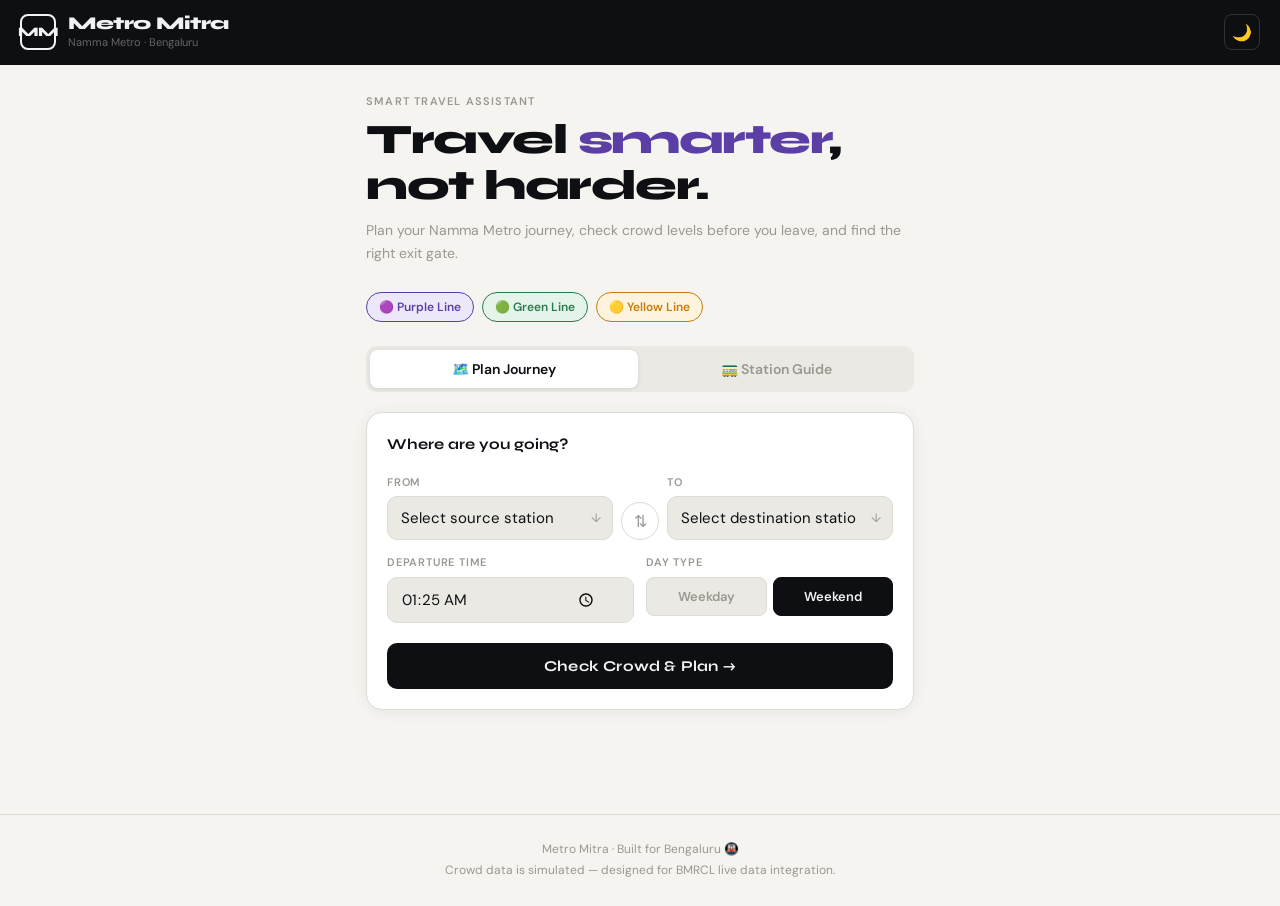
==== index.html @ d934f898 "Update index.html" ====
<!DOCTYPE html>
<html lang="en" data-theme="light">
<head>
  <meta charset="UTF-8"/>
  <meta name="viewport" content="width=device-width, initial-scale=1.0"/>
  <meta name="description" content="Metro Mitra — Smart Namma Metro Journey Companion for Bengaluru. Check crowd levels, plan journeys, find the right coach and exit."/>
  <meta name="theme-color" content="#0e0f13"/>

  <title>Metro Mitra — Namma Metro Companion</title>
  <link rel="stylesheet" href="styles.css"/>
</head>
<body>

  <!--HEADER  -->
  <header class="header">
    <div class="logo">MM</div>
    <div>
      <div class="header-title">Metro Mitra</div>
      <div class="header-sub">Namma Metro · Bengaluru</div>
    </div>
    <div class="header-actions">
      <button class="icon-btn" id="themeBtn" onclick="toggleTheme()" title="Toggle theme">🌙</button>
    </div>
  </header>

  <!--MAIN  -->
  <main>

    <!-- Hero -->
    <div class="hero">
      <div class="hero-eyebrow">Smart Travel Assistant</div>
      <h1 class="hero-title">Travel <span class="accent">smarter</span>,<br>not harder.</h1>
      <p class="hero-desc">Plan your Namma Metro journey, check crowd levels before you leave, and find the right exit gate.</p>
    </div>

    <!-- Line pills -->
    <div class="line-pills">
      <div class="pill pill-purple">🟣 Purple Line</div>
      <div class="pill pill-green">🟢 Green Line</div>
      <div class="pill pill-yellow">🟡 Yellow Line</div>
    </div>

    <!-- Tabs -->
    <div class="tabs">
      <button class="tab-btn active" data-tab="journey">🗺️ Plan Journey</button>
      <button class="tab-btn" data-tab="coach">🚃 Station Guide</button>
    </div>

    <!-- TAB 1: JOURNEY PLANNER  -->
    <div class="tab-panel active" id="journeyPanel">

      <div class="card">
        <div class="card-title">Where are you going?</div>

        <!-- Source & Destination -->
        <div class="swap-row">
          <div class="field">
            <label class="field-label">From</label>
            <div class="select-wrap">
              <select id="sourceSelect"></select>
            </div>
          </div>
          <button class="swap-btn" onclick="swapStations()" title="Swap stations">⇅</button>
          <div class="field">
            <label class="field-label">To</label>
            <div class="select-wrap">
              <select id="destSelect"></select>
            </div>
          </div>
        </div>

        <!-- Time & Day -->
        <div class="two-col">
          <div class="field">
            <label class="field-label">Departure time</label>
            <input type="time" id="journeyTime"/>
          </div>
          <div class="field">
            <label class="field-label">Day type</label>
            <div class="day-toggle">
              <button class="day-btn" data-day="weekday" onclick="setDay('weekday')">Weekday</button>
              <button class="day-btn" data-day="weekend" onclick="setDay('weekend')">Weekend</button>
            </div>
          </div>
        </div>

        <button class="cta-btn" onclick="planJourney()">Check Crowd & Plan →</button>
      </div>

      <!-- Journey Result -->
      <div id="journeyResult"></div>

    </div>

    <!-- TAB 2: STATION GUIDE -->
    <div class="tab-panel" id="coachPanel">

      <div class="card">
        <div class="card-title">Which gate should I board?</div>

        <div class="field">
          <label class="field-label">Your destination station</label>
          <div class="select-wrap">
            <select id="coachSelect"></select>
          </div>
        </div>

        <button class="cta-btn" onclick="checkGates()">Find Exit Gates →</button>
      </div>

      <!-- Coach Result -->
      <div id="coachResult"></div>

      <!-- Google Map -->
      <div id="stationMap"></div>
    </div>

  </main>

  <!-- FOOTER  -->
  <footer class="footer">
    Metro Mitra · Built for Bengaluru 🚇<br>
    Crowd data is simulated — designed for BMRCL live data integration.<br>
  </footer>

  <!-- Script -->
  <script src="script.js"></script>
  <script src="app.js"></script>

</body>
</html>
---- styles.css ----
@import url('https://fonts.googleapis.com/css2?family=Syne:wght@700;800&family=DM+Sans:ital,wght@0,400;0,500;0,600;1,400&display=swap');

/* ── TOKENS ─────── */
:root {
  --bg:        #f5f4f0;
  --surface:   #ffffff;
  --soft:      #eae9e4;
  --border:    #dddbd5;
  --ink:       #0e0f13;
  --muted:     #9a9890;
  --purple:    #5b3fa6;
  --purple-bg: #ede8f9;
  --green:     #2a7a4b;
  --green-bg:  #e4f4eb;
  --yellow:    #c47d0e;
  --yellow-bg: #fef3dc;
  --red:       #c0392b;
  --red-bg:    #fdecea;
  --shadow:    0 2px 16px rgba(0,0,0,0.06);
  --radius:    16px;
  --radius-sm: 10px;
}

[data-theme="dark"] {
  --bg:        #0e0f13;
  --surface:   #161920;
  --soft:      #1e2028;
  --border:    #2a2d38;
  --ink:       #f0f2f5;
  --muted:     #6e7280;
  --purple:    #9d7ee0;
  --purple-bg: #2a1f4a;
  --green:     #4db876;
  --green-bg:  #1a2e22;
  --yellow:    #e8a838;
  --yellow-bg: #2e2010;
  --red:       #e05555;
  --red-bg:    #2e1515;
  --shadow:    0 2px 16px rgba(0,0,0,0.3);
}

/* ── RESET ──── */
*, *::before, *::after { box-sizing: border-box; margin: 0; padding: 0; }

body {
  background: var(--bg);
  color: var(--ink);
  font-family: 'DM Sans', sans-serif;
  font-size: 15px;
  line-height: 1.5;
  min-height: 100vh;
  transition: background 0.3s, color 0.3s;
}

/* ── HEADER ───── */
.header {
  background: var(--ink);
  color: #f0f2f5;
  padding: 14px 20px;
  display: flex;
  align-items: center;
  gap: 12px;
  position: sticky;
  top: 0;
  z-index: 100;
}
[data-theme="dark"] .header {
  background: #0a0b0f;
}

.logo {
  width: 36px; height: 36px;
  border: 2px solid #f0f2f5;
  border-radius: 8px;
  display: flex; align-items: center; justify-content: center;
  font-family: 'Syne', sans-serif;
  font-weight: 800; font-size: 13px;
  letter-spacing: -1px; flex-shrink: 0;
}

.header-title {
  font-family: 'Syne', sans-serif;
  font-size: 18px; font-weight: 800;
  letter-spacing: -0.5px; line-height: 1;
}

.header-sub {
  font-size: 11px; color: #666; margin-top: 2px;
}

.header-actions { margin-left: auto; display: flex; gap: 8px; }

.icon-btn {
  width: 36px; height: 36px;
  border-radius: 8px;
  border: 1px solid #333;
  background: transparent;
  color: #f0f2f5;
  font-size: 16px;
  cursor: pointer;
  display: flex; align-items: center; justify-content: center;
  transition: background 0.2s;
}
.icon-btn:hover { background: #1e2028; }

/* ── MAIN ──────*/
main {
  max-width: 580px;
  margin: 0 auto;
  padding: 28px 16px 72px;
}

/* ── */
.hero { margin-bottom: 28px; }

.hero-eyebrow {
  font-size: 11px; font-weight: 600;
  text-transform: uppercase; letter-spacing: 1.2px;
  color: var(--muted); margin-bottom: 8px;
}

.hero-title {
  font-family: 'Syne', sans-serif;
  font-size: clamp(28px, 7vw, 42px);
  font-weight: 800; line-height: 1.1;
  letter-spacing: -1.5px;
}

.hero-title .accent { color: var(--purple); }

.hero-desc {
  color: var(--muted); font-size: 14px;
  margin-top: 10px; line-height: 1.6;
}

/* ── LINE PILLS ──── */
.line-pills {
  display: flex; gap: 8px; margin-bottom: 24px; flex-wrap: wrap;
}

.pill {
  padding: 5px 12px; border-radius: 20px;
  font-size: 12px; font-weight: 600;
  border: 1.5px solid;
}

.pill-purple { background: var(--purple-bg); color: var(--purple); border-color: var(--purple); }
.pill-green  { background: var(--green-bg);  color: var(--green);  border-color: var(--green); }
.pill-yellow { background: var(--yellow-bg); color: var(--yellow); border-color: var(--yellow); }

/* ── TABS ───── */
.tabs {
  display: flex; gap: 4px;
  background: var(--soft);
  border-radius: var(--radius-sm);
  padding: 4px;
  margin-bottom: 20px;
}

.tab-btn {
  flex: 1; padding: 10px;
  border-radius: 8px; border: none;
  background: transparent;
  color: var(--muted);
  font-family: 'DM Sans', sans-serif;
  font-size: 14px; font-weight: 600;
  cursor: pointer; transition: all 0.2s;
}

.tab-btn.active {
  background: var(--surface);
  color: var(--ink);
  box-shadow: 0 1px 4px rgba(0,0,0,0.1);
}

.tab-panel { display: none; }
.tab-panel.active { display: block; }

/* ── CARD ───── */
.card {
  background: var(--surface);
  border: 1.5px solid var(--border);
  border-radius: var(--radius);
  padding: 20px;
  margin-bottom: 16px;
  box-shadow: var(--shadow);
}

.card-title {
  font-family: 'Syne', sans-serif;
  font-size: 15px; font-weight: 700;
  margin-bottom: 18px;
}

/* ── FORM FIELDS ────*/
.field { margin-bottom: 14px; }
.field:last-child { margin-bottom: 0; }

.field-label {
  display: block;
  font-size: 11px; font-weight: 600;
  text-transform: uppercase; letter-spacing: 0.8px;
  color: var(--muted); margin-bottom: 6px;
}

.select-wrap { position: relative; }
.select-wrap::after {
  content: '↓';
  position: absolute; right: 12px; top: 50%;
  transform: translateY(-50%);
  color: var(--muted); pointer-events: none; font-size: 12px;
}

select, input[type="time"] {
  width: 100%;
  background: var(--soft);
  border: 1.5px solid var(--border);
  border-radius: var(--radius-sm);
  color: var(--ink);
  font-family: 'DM Sans', sans-serif;
  font-size: 15px;
  padding: 11px 36px 11px 13px;
  appearance: none; outline: none;
  transition: border-color 0.2s, background 0.2s;
  cursor: pointer;
}

select:focus, input[type="time"]:focus {
  border-color: var(--purple);
  background: var(--surface);
}

/* ── SWAP ROW ────── */
.swap-row {
  display: flex; align-items: flex-end; gap: 8px; margin-bottom: 14px;
}
.swap-row .field { flex: 1; margin-bottom: 0; }

.swap-btn {
  width: 38px; height: 38px;
  border-radius: 50%; border: 1.5px solid var(--border);
  background: var(--surface); color: var(--muted);
  font-size: 16px; cursor: pointer;
  display: flex; align-items: center; justify-content: center;
  flex-shrink: 0; margin-bottom: 0;
  transition: all 0.25s;
}
.swap-btn:hover { border-color: var(--purple); color: var(--purple); transform: rotate(180deg); }

/* ── TWO COLUMN ROW ────── */
.two-col { display: flex; gap: 12px; }
.two-col .field { flex: 1; }

/* ── DAY TOGGLE ───── */
.day-toggle { display: flex; gap: 6px; }

.day-btn {
  flex: 1; padding: 10px;
  border-radius: 8px; border: 1.5px solid var(--border);
  background: var(--soft); color: var(--muted);
  font-family: 'DM Sans', sans-serif;
  font-size: 13px; font-weight: 600;
  cursor: pointer; text-align: center;
  transition: all 0.2s;
}
.day-btn.active { background: var(--ink); border-color: var(--ink); color: #f0f2f5; }
[data-theme="dark"] .day-btn.active {
  background: var(--purple);
  border-color: var(--purple);
  color: white;
}

/* ── CTA BUTTON ───── */
.cta-btn {
  width: 100%; padding: 14px;
  border-radius: var(--radius-sm); border: none;
  background: var(--ink); color: #f0f2f5;
  font-family: 'Syne', sans-serif;
  font-size: 15px; font-weight: 700;
  cursor: pointer; letter-spacing: 0.2px;
  transition: transform 0.15s, background 0.2s;
  margin-top: 6px;
}
.cta-btn:hover { background: var(--purple); transform: translateY(-1px); }
.cta-btn:active { transform: translateY(0); }
[data-theme="dark"] .cta-btn {
  background: var(--purple);
  color: white;
}

/* ── RESULTS ───── */
#journeyResult, #coachResult { display: none; }

/* SUMMARY */
.result-summary {
  background: var(--ink);
  color: #f0f2f5;
  border-radius: var(--radius);
  padding: 18px 20px;
  margin-bottom: 14px;
}

.summary-route {
  font-size: 14px; line-height: 1.8; margin-bottom: 12px;
}
.route-label { color: #666; font-size: 11px; text-transform: uppercase; letter-spacing: 0.8px; margin-right: 4px; }
.route-name  { font-family: 'Syne', sans-serif; font-weight: 700; font-size: 15px; }
.route-arrow { color: #555; margin: 0 6px; }

.summary-chips { display: flex; gap: 8px; flex-wrap: wrap; }

.chip {
  padding: 5px 12px; border-radius: 20px;
  font-size: 12px; font-weight: 600;
  background: #1e2028; color: #aaa;
}

.chip-crowd { }
.chip-low  { background: var(--green-bg);  color: var(--green); }
.chip-mid  { background: var(--yellow-bg); color: var(--yellow); }
.chip-high { background: var(--red-bg);    color: var(--red); }

/* ADVICE */
.advice-card {
  border-radius: var(--radius-sm);
  padding: 13px 16px;
  font-size: 13px; line-height: 1.6;
  border: 1.5px solid;
  margin-bottom: 14px;
}
.advice-low  { background: var(--green-bg);  border-color: var(--green);  color: var(--green); }
.advice-mid  { background: var(--yellow-bg); border-color: var(--yellow); color: var(--yellow); }
.advice-high { background: var(--red-bg);    border-color: var(--red);    color: var(--red); }

/* STOPS */
.stops-section {
  background: var(--surface);
  border: 1.5px solid var(--border);
  border-radius: var(--radius);
  padding: 20px;
  margin-bottom: 14px;
  box-shadow: var(--shadow);
}

.section-label {
  font-size: 11px; font-weight: 700;
  text-transform: uppercase; letter-spacing: 0.8px;
  color: var(--muted); margin-bottom: 18px;
}

.journey-stop { display: flex; gap: 14px; }

.stop-left {
  display: flex; flex-direction: column;
  align-items: center; width: 38px; flex-shrink: 0;
}

.stop-icon {
  width: 38px; height: 38px; border-radius: 50%;
  display: flex; align-items: center; justify-content: center;
  font-size: 16px; border: 2px solid var(--border);
  background: var(--soft); flex-shrink: 0;
  position: relative; z-index: 1;
}

.icon-source      { border-color: #5c6bc0; background: #e8eaf6; }
.icon-interchange { border-color: var(--yellow); background: var(--yellow-bg); }
.icon-dest        { border-color: var(--purple); background: var(--purple-bg); }

[data-theme="dark"] .icon-source      { background: #1e2248; }
[data-theme="dark"] .icon-interchange { background: var(--yellow-bg); }
[data-theme="dark"] .icon-dest        { background: var(--purple-bg); }

.stop-connector {
  width: 2px; flex: 1; min-height: 20px;
  background: var(--border); margin: 3px 0;
}

.stop-body { flex: 1; padding-bottom: 20px; }
.stop-last .stop-body { padding-bottom: 0; }

.stop-tag {
  font-size: 10px; font-weight: 700;
  text-transform: uppercase; letter-spacing: 0.8px;
  color: var(--muted); margin-bottom: 2px;
}

.stop-name {
  font-family: 'Syne', sans-serif;
  font-size: 16px; font-weight: 700;
  line-height: 1.2; margin-bottom: 8px;
}

.line-badge {
  font-size: 10px; font-weight: 700;
  padding: 2px 7px; border-radius: 4px;
  display: inline-block; margin-left: 6px;
  vertical-align: middle; text-transform: capitalize;
}
.badge-purple { background: var(--purple-bg); color: var(--purple); }
.badge-green  { background: var(--green-bg);  color: var(--green); }
.badge-yellow { background: var(--yellow-bg); color: var(--yellow); }

.crowd-row {
  display: flex; align-items: center; gap: 10px; margin-bottom: 6px;
}
.crowd-track {
  flex: 1; height: 6px; background: var(--soft);
  border-radius: 6px; overflow: hidden;
}
.crowd-bar {
  height: 100%; border-radius: 6px;
  transition: width 0.7s cubic-bezier(.4,0,.2,1);
}
.bar-low  { background: var(--green); }
.bar-mid  { background: var(--yellow); }
.bar-high { background: var(--red); }

.crowd-pct {
  font-family: 'Syne', sans-serif;
  font-size: 15px; font-weight: 800;
  min-width: 42px; text-align: right;
}
.pct-low  { color: var(--green); }
.pct-mid  { color: var(--yellow); }
.pct-high { color: var(--red); }

.stop-tip { font-size: 12px; color: var(--muted); line-height: 1.5; }

/* COACH HINT (in journey result) */
.coach-hint {
  background: var(--soft);
  border: 1.5px solid var(--border);
  border-radius: var(--radius-sm);
  padding: 14px 16px;
  display: flex; align-items: flex-start; gap: 12px;
  margin-bottom: 14px;
  font-size: 13px;
}
.coach-hint-icon { font-size: 22px; flex-shrink: 0; }
.coach-hint-title { font-weight: 600; margin-bottom: 3px; }
.coach-hint-sub { font-size: 12px; color: var(--muted); line-height: 1.5; }

/* BEST TIMES */
.best-times-card {
  background: var(--ink);
  color: #f0f2f5;
  border-radius: var(--radius);
  padding: 20px;
  margin-bottom: 14px;
}
.best-times-card .section-label { color: #666; margin-bottom: 14px; }
.best-times-row { display: flex; gap: 10px; flex-wrap: wrap; }
.best-slot {
  background: #1e2028; border-radius: 10px;
  padding: 12px 16px; flex: 1; min-width: 100px;
}
.best-time {
  font-family: 'Syne', sans-serif;
  font-size: 18px; font-weight: 800; margin-bottom: 3px;
}
.best-crowd { font-size: 12px; color: #888; }

/* COACH RESULT CARD */
.coach-result-card {
  background: var(--surface);
  border: 1.5px solid var(--border);
  border-radius: var(--radius);
  padding: 20px;
  box-shadow: var(--shadow);
}
.coach-result-header {
  display: flex; align-items: center; gap: 10px;
  margin-bottom: 18px;
}
.coach-result-station {
  font-family: 'Syne', sans-serif;
  font-size: 20px; font-weight: 800;
}
.coach-info-grid {
  display: flex; gap: 12px; margin-bottom: 14px; flex-wrap: wrap;
}
.coach-info-item {
  flex: 1; min-width: 130px;
  background: var(--soft);
  border-radius: var(--radius-sm);
  padding: 14px; display: flex; gap: 10px; align-items: flex-start;
}
.info-icon { font-size: 22px; flex-shrink: 0; }
.info-label { font-size: 11px; color: var(--muted); text-transform: uppercase; letter-spacing: 0.6px; margin-bottom: 3px; }
.info-value { font-family: 'Syne', sans-serif; font-size: 16px; font-weight: 700; }
.coach-tip-box {
  background: var(--yellow-bg);
  border: 1.5px solid var(--yellow);
  border-radius: var(--radius-sm);
  padding: 12px 14px;
  font-size: 13px; color: var(--yellow);
  margin-bottom: 12px; line-height: 1.5;
}
.coach-note {
  font-size: 12px; color: var(--muted); line-height: 1.5;
}

/* ERROR */
.error-box {
  background: var(--red-bg);
  border: 1.5px solid var(--red);
  border-radius: var(--radius-sm);
  padding: 13px 16px;
  font-size: 13px; color: var(--red);
}

/* ── FOOTER ────── */
.footer {
  text-align: center;
  font-size: 12px; color: var(--muted);
  padding: 24px 16px; line-height: 1.8;
  border-top: 1px solid var(--border);
  margin-top: 16px;
}
.footer a { color: var(--purple); text-decoration: none; }

/* ── RESPONSIVE ──────── */
@media (max-width: 400px) {
  .two-col { flex-direction: column; }
  .best-times-row { flex-direction: column; }
  .coach-info-grid { flex-direction: column; }
  .hero-title { font-size: 26px; }
}

/* ── TRANSITIONS ─────── */
.card, .stops-section, .coach-result-card,
select, input, .cta-btn, .tab-btn {
  transition: background 0.3s, border-color 0.2s, color 0.2s;
}
.maps-btn{
  display:block;
  text-align:center;
  margin-top:12px;
  padding:12px;
  border-radius:10px;
  text-decoration:none;
  background:var(--purple);
  color:white;
  font-weight:600;
  font-family: 'DM Sans', sans-serif;
}
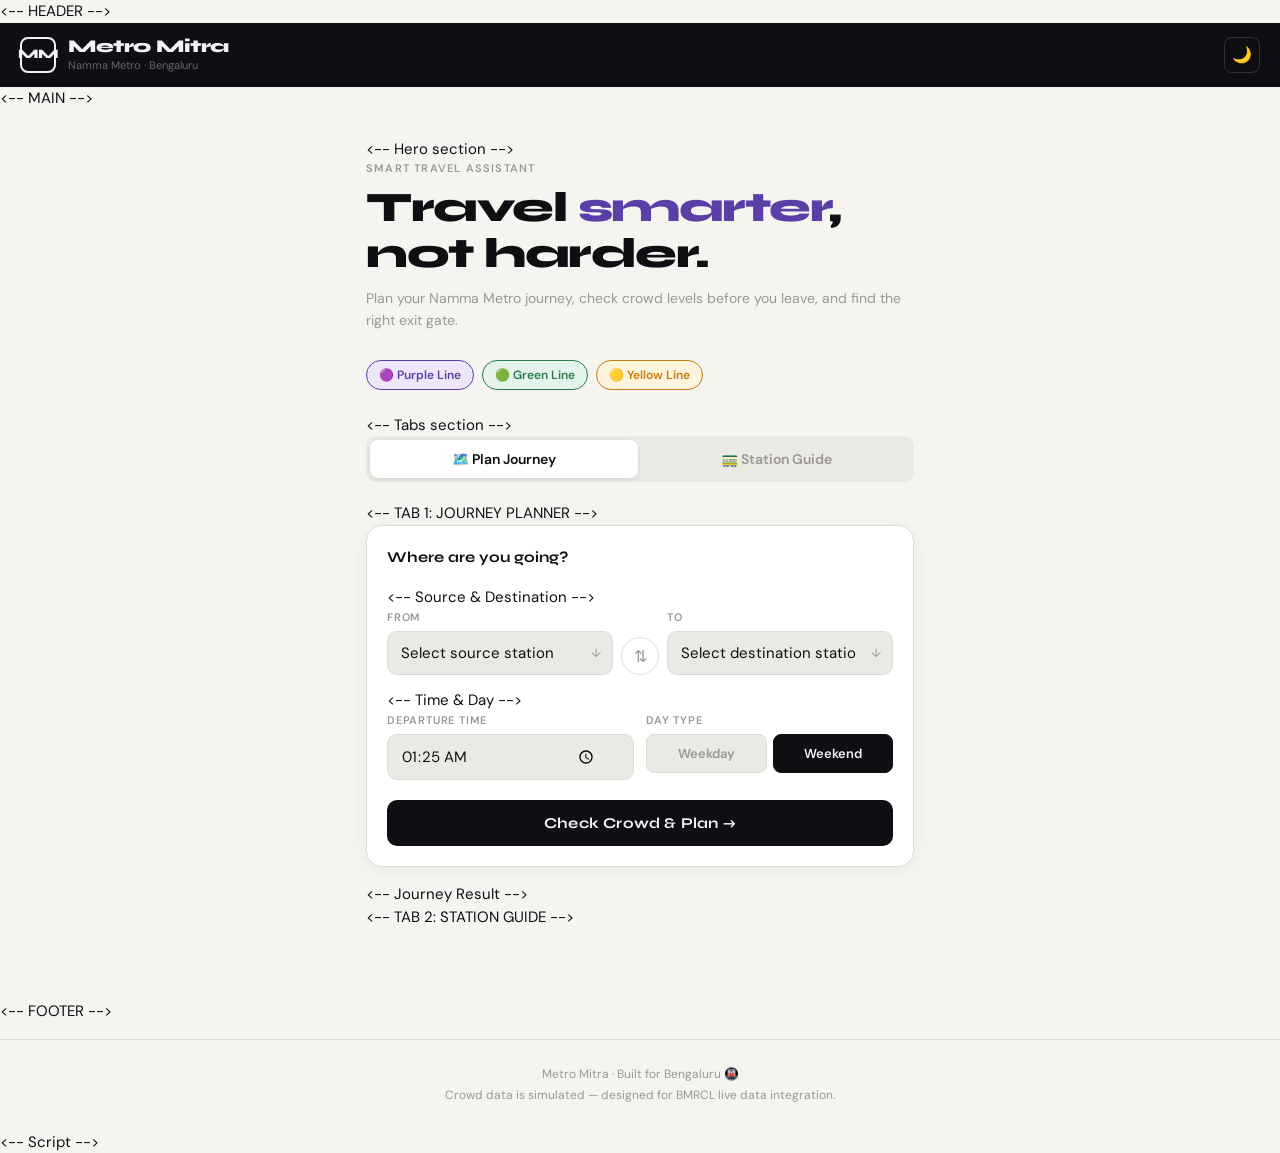
==== commit 28a13002: "Update index.html" ====
--- a/index.html
+++ b/index.html
@@ -11,7 +11,7 @@
 </head>
 <body>
 
-  <!--HEADER  -->
+  <--  HEADER -->
   <header class="header">
     <div class="logo">MM</div>
     <div>
@@ -23,10 +23,10 @@
     </div>
   </header>
 
-  <!--MAIN  -->
+  <--  MAIN  -->
   <main>
 
-    <!-- Hero -->
+    <-- Hero section -->
     <div class="hero">
       <div class="hero-eyebrow">Smart Travel Assistant</div>
       <h1 class="hero-title">Travel <span class="accent">smarter</span>,<br>not harder.</h1>
@@ -40,19 +40,19 @@
       <div class="pill pill-yellow">🟡 Yellow Line</div>
     </div>
 
-    <!-- Tabs -->
+    <-- Tabs section -->
     <div class="tabs">
       <button class="tab-btn active" data-tab="journey">🗺️ Plan Journey</button>
       <button class="tab-btn" data-tab="coach">🚃 Station Guide</button>
     </div>
 
-    <!-- TAB 1: JOURNEY PLANNER  -->
+    <--  TAB 1: JOURNEY PLANNER  -->
     <div class="tab-panel active" id="journeyPanel">
 
       <div class="card">
         <div class="card-title">Where are you going?</div>
 
-        <!-- Source & Destination -->
+        <-- Source & Destination -->
         <div class="swap-row">
           <div class="field">
             <label class="field-label">From</label>
@@ -69,7 +69,7 @@
           </div>
         </div>
 
-        <!-- Time & Day -->
+        <-- Time & Day -->
         <div class="two-col">
           <div class="field">
             <label class="field-label">Departure time</label>
@@ -87,12 +87,12 @@
         <button class="cta-btn" onclick="planJourney()">Check Crowd & Plan →</button>
       </div>
 
-      <!-- Journey Result -->
+      <-- Journey Result -->
       <div id="journeyResult"></div>
 
     </div>
 
-    <!-- TAB 2: STATION GUIDE -->
+    <-- TAB 2: STATION GUIDE -->
     <div class="tab-panel" id="coachPanel">
 
       <div class="card">
@@ -108,22 +108,22 @@
         <button class="cta-btn" onclick="checkGates()">Find Exit Gates →</button>
       </div>
 
-      <!-- Coach Result -->
+      <-- Coach Result -->
       <div id="coachResult"></div>
 
-      <!-- Google Map -->
+      <-- Google Map -->
       <div id="stationMap"></div>
     </div>
 
   </main>
 
-  <!-- FOOTER  -->
+  <-- FOOTER  -->
   <footer class="footer">
     Metro Mitra · Built for Bengaluru 🚇<br>
     Crowd data is simulated — designed for BMRCL live data integration.<br>
   </footer>
 
-  <!-- Script -->
+  <-- Script -->
   <script src="script.js"></script>
   <script src="app.js"></script>
 
--- a/styles.css
+++ b/styles.css
@@ -19,6 +19,7 @@
   --shadow:    0 2px 16px rgba(0,0,0,0.06);
   --radius:    16px;
   --radius-sm: 10px;
+  --panel-dark: #0e0f13;
 }
 
 [data-theme="dark"] {
@@ -37,6 +38,7 @@
   --red:       #e05555;
   --red-bg:    #2e1515;
   --shadow:    0 2px 16px rgba(0,0,0,0.3);
+  --panel-dark: #1a1c24;
 }
 
 /* ── RESET ──── */
@@ -293,7 +295,7 @@
 
 /* SUMMARY */
 .result-summary {
-  background: var(--ink);
+  background: var(--panel-dark);
   color: #f0f2f5;
   border-radius: var(--radius);
   padding: 18px 20px;
@@ -443,7 +445,7 @@
 
 /* BEST TIMES */
 .best-times-card {
-  background: var(--ink);
+  background: var(--panel-dark);
   color: #f0f2f5;
   border-radius: var(--radius);
   padding: 20px;
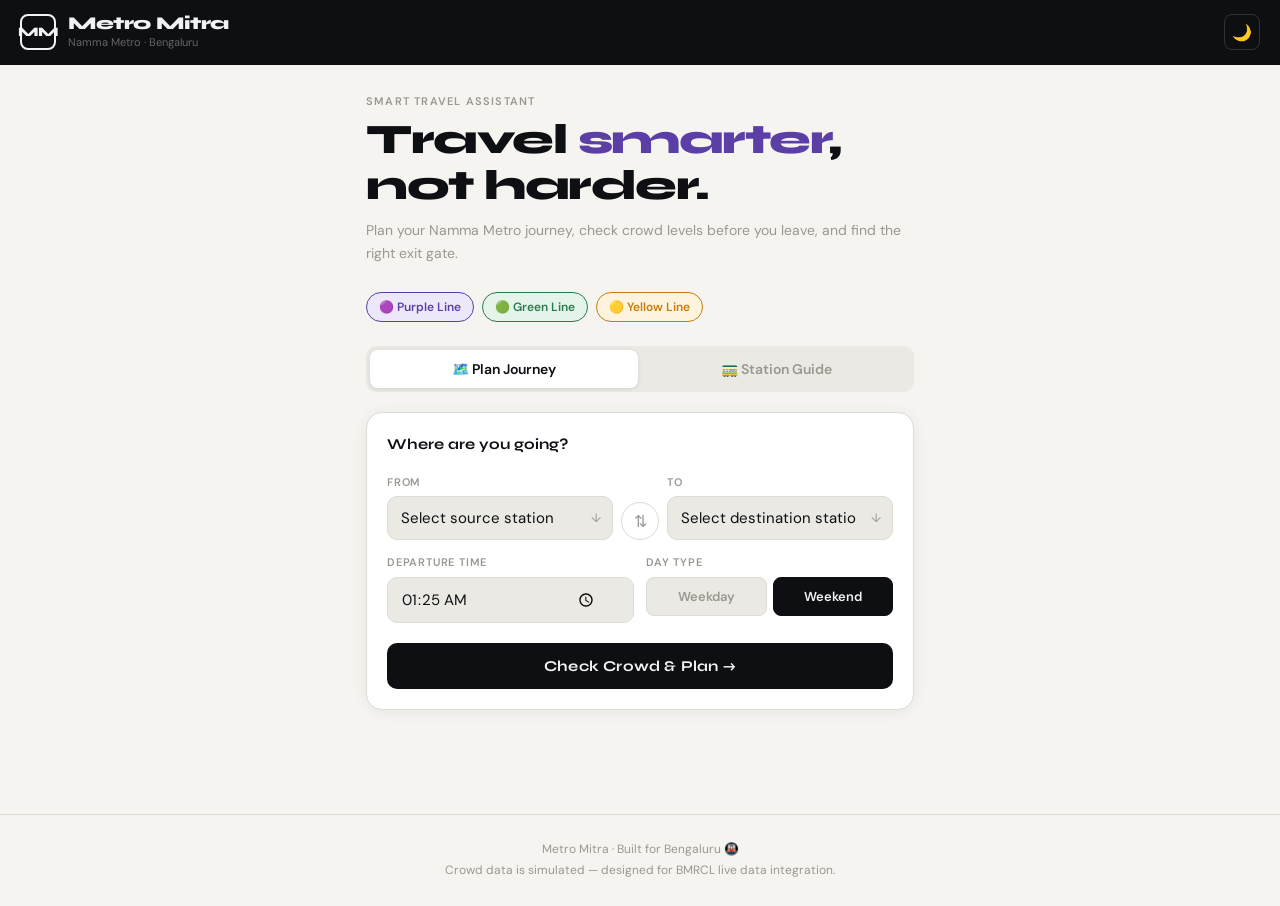
==== commit 109d0d10: "Update index.html" ====
--- a/index.html
+++ b/index.html
@@ -11,7 +11,7 @@
 </head>
 <body>
 
-  <--  HEADER -->
+  <!-- HEADER  -->
   <header class="header">
     <div class="logo">MM</div>
     <div>
@@ -23,10 +23,10 @@
     </div>
   </header>
 
-  <--  MAIN  -->
+  <!-- MAIN  -->
   <main>
 
-    <-- Hero section -->
+    <!-- Hero -->
     <div class="hero">
       <div class="hero-eyebrow">Smart Travel Assistant</div>
       <h1 class="hero-title">Travel <span class="accent">smarter</span>,<br>not harder.</h1>
@@ -40,19 +40,19 @@
       <div class="pill pill-yellow">🟡 Yellow Line</div>
     </div>
 
-    <-- Tabs section -->
+    <!-- Tabs -->
     <div class="tabs">
       <button class="tab-btn active" data-tab="journey">🗺️ Plan Journey</button>
       <button class="tab-btn" data-tab="coach">🚃 Station Guide</button>
     </div>
 
-    <--  TAB 1: JOURNEY PLANNER  -->
+    <!-- TAB 1: JOURNEY PLANNER  -->
     <div class="tab-panel active" id="journeyPanel">
 
       <div class="card">
         <div class="card-title">Where are you going?</div>
 
-        <-- Source & Destination -->
+        <!-- Source & Destination -->
         <div class="swap-row">
           <div class="field">
             <label class="field-label">From</label>
@@ -69,7 +69,7 @@
           </div>
         </div>
 
-        <-- Time & Day -->
+        <!-- Time & Day -->
         <div class="two-col">
           <div class="field">
             <label class="field-label">Departure time</label>
@@ -87,12 +87,12 @@
         <button class="cta-btn" onclick="planJourney()">Check Crowd & Plan →</button>
       </div>
 
-      <-- Journey Result -->
+      <!-- Journey Result -->
       <div id="journeyResult"></div>
 
     </div>
 
-    <-- TAB 2: STATION GUIDE -->
+    <!--  TAB 2: STATION GUIDE -->
     <div class="tab-panel" id="coachPanel">
 
       <div class="card">
@@ -108,22 +108,22 @@
         <button class="cta-btn" onclick="checkGates()">Find Exit Gates →</button>
       </div>
 
-      <-- Coach Result -->
+      <!-- Coach Result -->
       <div id="coachResult"></div>
 
-      <-- Google Map -->
+      <!-- Google Map -->
       <div id="stationMap"></div>
     </div>
 
   </main>
 
-  <-- FOOTER  -->
+  <!-- FOOTER  -->
   <footer class="footer">
     Metro Mitra · Built for Bengaluru 🚇<br>
     Crowd data is simulated — designed for BMRCL live data integration.<br>
   </footer>
 
-  <-- Script -->
+  <!-- Script -->
   <script src="script.js"></script>
   <script src="app.js"></script>
 
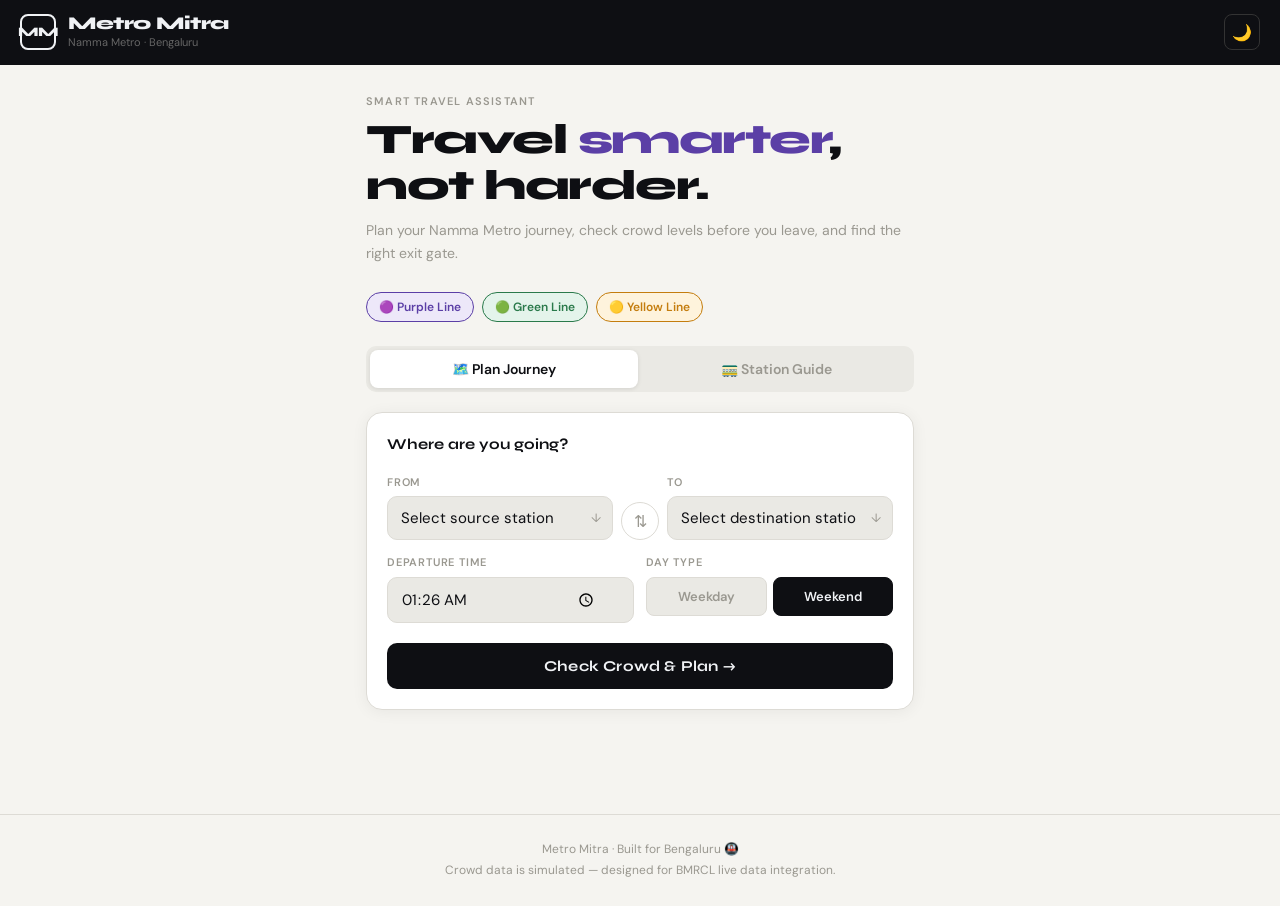
==== commit 605fff2f: "Update index.html" ====
--- a/index.html
+++ b/index.html
@@ -23,10 +23,10 @@
     </div>
   </header>
 
-  <!-- MAIN  -->
+  <!-- MAIN -->
   <main>
 
-    <!-- Hero -->
+    <!-- Hero section -->
     <div class="hero">
       <div class="hero-eyebrow">Smart Travel Assistant</div>
       <h1 class="hero-title">Travel <span class="accent">smarter</span>,<br>not harder.</h1>
@@ -40,7 +40,7 @@
       <div class="pill pill-yellow">🟡 Yellow Line</div>
     </div>
 
-    <!-- Tabs -->
+    <!-- Tabs section -->
     <div class="tabs">
       <button class="tab-btn active" data-tab="journey">🗺️ Plan Journey</button>
       <button class="tab-btn" data-tab="coach">🚃 Station Guide</button>
@@ -92,7 +92,7 @@
 
     </div>
 
-    <!--  TAB 2: STATION GUIDE -->
+    <!-- TAB 2: STATION GUIDE-->
     <div class="tab-panel" id="coachPanel">
 
       <div class="card">
@@ -117,7 +117,7 @@
 
   </main>
 
-  <!-- FOOTER  -->
+  <!-- FOOTER -->
   <footer class="footer">
     Metro Mitra · Built for Bengaluru 🚇<br>
     Crowd data is simulated — designed for BMRCL live data integration.<br>
--- a/styles.css
+++ b/styles.css
@@ -1,6 +1,6 @@
 @import url('https://fonts.googleapis.com/css2?family=Syne:wght@700;800&family=DM+Sans:ital,wght@0,400;0,500;0,600;1,400&display=swap');
 
-/* ── TOKENS ─────── */
+/* TOKENS  */
 :root {
   --bg:        #f5f4f0;
   --surface:   #ffffff;
@@ -41,7 +41,7 @@
   --panel-dark: #1a1c24;
 }
 
-/* ── RESET ──── */
+/* RESET  */
 *, *::before, *::after { box-sizing: border-box; margin: 0; padding: 0; }
 
 body {
@@ -54,7 +54,7 @@
   transition: background 0.3s, color 0.3s;
 }
 
-/* ── HEADER ───── */
+/*  HEADER  */
 .header {
   background: var(--ink);
   color: #f0f2f5;
@@ -105,14 +105,14 @@
 }
 .icon-btn:hover { background: #1e2028; }
 
-/* ── MAIN ──────*/
+/* MAIN */
 main {
   max-width: 580px;
   margin: 0 auto;
   padding: 28px 16px 72px;
 }
 
-/* ── */
+/* */
 .hero { margin-bottom: 28px; }
 
 .hero-eyebrow {
@@ -135,7 +135,7 @@
   margin-top: 10px; line-height: 1.6;
 }
 
-/* ── LINE PILLS ──── */
+/* LINE PILLS  */
 .line-pills {
   display: flex; gap: 8px; margin-bottom: 24px; flex-wrap: wrap;
 }
@@ -150,7 +150,7 @@
 .pill-green  { background: var(--green-bg);  color: var(--green);  border-color: var(--green); }
 .pill-yellow { background: var(--yellow-bg); color: var(--yellow); border-color: var(--yellow); }
 
-/* ── TABS ───── */
+/*  TABS SECTION */
 .tabs {
   display: flex; gap: 4px;
   background: var(--soft);
@@ -178,7 +178,7 @@
 .tab-panel { display: none; }
 .tab-panel.active { display: block; }
 
-/* ── CARD ───── */
+/* CARD */
 .card {
   background: var(--surface);
   border: 1.5px solid var(--border);
@@ -194,7 +194,7 @@
   margin-bottom: 18px;
 }
 
-/* ── FORM FIELDS ────*/
+/* FORM FIELDS */
 .field { margin-bottom: 14px; }
 .field:last-child { margin-bottom: 0; }
 
@@ -232,7 +232,7 @@
   background: var(--surface);
 }
 
-/* ── SWAP ROW ────── */
+/* SWAP ROW */
 .swap-row {
   display: flex; align-items: flex-end; gap: 8px; margin-bottom: 14px;
 }
@@ -249,11 +249,11 @@
 }
 .swap-btn:hover { border-color: var(--purple); color: var(--purple); transform: rotate(180deg); }
 
-/* ── TWO COLUMN ROW ────── */
+/* TWO COLUMN ROW  */
 .two-col { display: flex; gap: 12px; }
 .two-col .field { flex: 1; }
 
-/* ── DAY TOGGLE ───── */
+/*  DAY TOGGLE */
 .day-toggle { display: flex; gap: 6px; }
 
 .day-btn {
@@ -272,7 +272,7 @@
   color: white;
 }
 
-/* ── CTA BUTTON ───── */
+/*  CTA BUTTON  */
 .cta-btn {
   width: 100%; padding: 14px;
   border-radius: var(--radius-sm); border: none;
@@ -290,7 +290,7 @@
   color: white;
 }
 
-/* ── RESULTS ───── */
+/*  RESULTS */
 #journeyResult, #coachResult { display: none; }
 
 /* SUMMARY */
@@ -512,7 +512,7 @@
   font-size: 13px; color: var(--red);
 }
 
-/* ── FOOTER ────── */
+/* FOOTER  */
 .footer {
   text-align: center;
   font-size: 12px; color: var(--muted);
@@ -522,7 +522,7 @@
 }
 .footer a { color: var(--purple); text-decoration: none; }
 
-/* ── RESPONSIVE ──────── */
+/* RESPONSIVE  */
 @media (max-width: 400px) {
   .two-col { flex-direction: column; }
   .best-times-row { flex-direction: column; }
@@ -530,7 +530,7 @@
   .hero-title { font-size: 26px; }
 }
 
-/* ── TRANSITIONS ─────── */
+/* TRANSITIONS */
 .card, .stops-section, .coach-result-card,
 select, input, .cta-btn, .tab-btn {
   transition: background 0.3s, border-color 0.2s, color 0.2s;
@@ -546,4 +546,4 @@
   color:white;
   font-weight:600;
   font-family: 'DM Sans', sans-serif;
-}+}
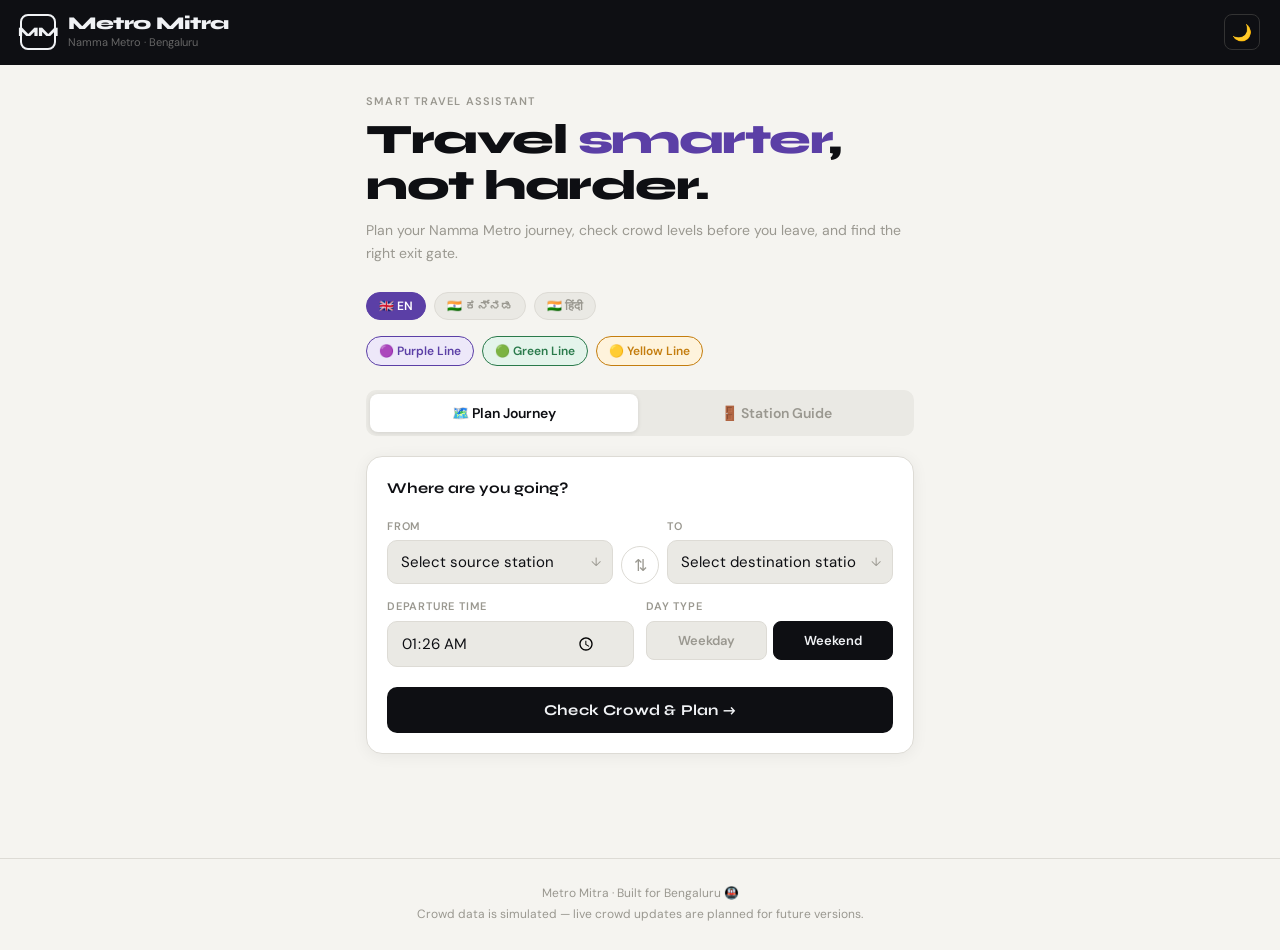
==== commit 7cc2b653: "Add files via upload" ====
--- a/index.html
+++ b/index.html
@@ -11,7 +11,7 @@
 </head>
 <body>
 
-  <!-- HEADER  -->
+  <!-- ── HEADER ──────── -->
   <header class="header">
     <div class="logo">MM</div>
     <div>
@@ -23,14 +23,21 @@
     </div>
   </header>
 
-  <!-- MAIN -->
+  <!-- ── MAIN ─── -->
   <main>
 
-    <!-- Hero section -->
+    <!-- Hero -->
     <div class="hero">
       <div class="hero-eyebrow">Smart Travel Assistant</div>
       <h1 class="hero-title">Travel <span class="accent">smarter</span>,<br>not harder.</h1>
       <p class="hero-desc">Plan your Namma Metro journey, check crowd levels before you leave, and find the right exit gate.</p>
+    </div>
+
+    <!-- Language Toggle -->
+    <div class="lang-toggle">
+      <button class="lang-btn active" data-lang="en" onclick="setLanguage('en')">🇬🇧 EN</button>
+      <button class="lang-btn" data-lang="kn" onclick="setLanguage('kn')">🇮🇳 ಕನ್ನಡ</button>
+      <button class="lang-btn" data-lang="hi" onclick="setLanguage('hi')">🇮🇳 हिंदी</button>
     </div>
 
     <!-- Line pills -->
@@ -40,13 +47,13 @@
       <div class="pill pill-yellow">🟡 Yellow Line</div>
     </div>
 
-    <!-- Tabs section -->
+    <!-- Tabs -->
     <div class="tabs">
       <button class="tab-btn active" data-tab="journey">🗺️ Plan Journey</button>
       <button class="tab-btn" data-tab="coach">🚃 Station Guide</button>
     </div>
 
-    <!-- TAB 1: JOURNEY PLANNER  -->
+    <!-- ── TAB 1: JOURNEY PLANNER ───── -->
     <div class="tab-panel active" id="journeyPanel">
 
       <div class="card">
@@ -92,7 +99,7 @@
 
     </div>
 
-    <!-- TAB 2: STATION GUIDE-->
+    <!-- ── TAB 2: STATION GUIDE────── -->
     <div class="tab-panel" id="coachPanel">
 
       <div class="card">
@@ -117,14 +124,15 @@
 
   </main>
 
-  <!-- FOOTER -->
+  <!-- ── FOOTER ────────── -->
   <footer class="footer">
     Metro Mitra · Built for Bengaluru 🚇<br>
-    Crowd data is simulated — designed for BMRCL live data integration.<br>
+    Crowd data is simulated — live crowd updates are planned for future versions.<br>
   </footer>
 
   <!-- Script -->
   <script src="script.js"></script>
+  <script src="lang.js"></script>
   <script src="app.js"></script>
 
 </body>
--- a/styles.css
+++ b/styles.css
@@ -1,6 +1,6 @@
 @import url('https://fonts.googleapis.com/css2?family=Syne:wght@700;800&family=DM+Sans:ital,wght@0,400;0,500;0,600;1,400&display=swap');
 
-/* TOKENS  */
+/* ── TOKENS ─────── */
 :root {
   --bg:        #f5f4f0;
   --surface:   #ffffff;
@@ -41,7 +41,7 @@
   --panel-dark: #1a1c24;
 }
 
-/* RESET  */
+/* ── RESET ──── */
 *, *::before, *::after { box-sizing: border-box; margin: 0; padding: 0; }
 
 body {
@@ -54,7 +54,7 @@
   transition: background 0.3s, color 0.3s;
 }
 
-/*  HEADER  */
+/* ── HEADER ───── */
 .header {
   background: var(--ink);
   color: #f0f2f5;
@@ -105,14 +105,14 @@
 }
 .icon-btn:hover { background: #1e2028; }
 
-/* MAIN */
+/* ── MAIN ──────*/
 main {
   max-width: 580px;
   margin: 0 auto;
   padding: 28px 16px 72px;
 }
 
-/* */
+/* ── */
 .hero { margin-bottom: 28px; }
 
 .hero-eyebrow {
@@ -135,7 +135,7 @@
   margin-top: 10px; line-height: 1.6;
 }
 
-/* LINE PILLS  */
+/* ── LINE PILLS ──── */
 .line-pills {
   display: flex; gap: 8px; margin-bottom: 24px; flex-wrap: wrap;
 }
@@ -150,7 +150,7 @@
 .pill-green  { background: var(--green-bg);  color: var(--green);  border-color: var(--green); }
 .pill-yellow { background: var(--yellow-bg); color: var(--yellow); border-color: var(--yellow); }
 
-/*  TABS SECTION */
+/* ── TABS ───── */
 .tabs {
   display: flex; gap: 4px;
   background: var(--soft);
@@ -178,7 +178,7 @@
 .tab-panel { display: none; }
 .tab-panel.active { display: block; }
 
-/* CARD */
+/* ── CARD ───── */
 .card {
   background: var(--surface);
   border: 1.5px solid var(--border);
@@ -194,7 +194,7 @@
   margin-bottom: 18px;
 }
 
-/* FORM FIELDS */
+/* ── FORM FIELDS ────*/
 .field { margin-bottom: 14px; }
 .field:last-child { margin-bottom: 0; }
 
@@ -232,7 +232,7 @@
   background: var(--surface);
 }
 
-/* SWAP ROW */
+/* ── SWAP ROW ────── */
 .swap-row {
   display: flex; align-items: flex-end; gap: 8px; margin-bottom: 14px;
 }
@@ -249,11 +249,11 @@
 }
 .swap-btn:hover { border-color: var(--purple); color: var(--purple); transform: rotate(180deg); }
 
-/* TWO COLUMN ROW  */
+/* ── TWO COLUMN ROW ────── */
 .two-col { display: flex; gap: 12px; }
 .two-col .field { flex: 1; }
 
-/*  DAY TOGGLE */
+/* ── DAY TOGGLE ───── */
 .day-toggle { display: flex; gap: 6px; }
 
 .day-btn {
@@ -272,7 +272,7 @@
   color: white;
 }
 
-/*  CTA BUTTON  */
+/* ── CTA BUTTON ───── */
 .cta-btn {
   width: 100%; padding: 14px;
   border-radius: var(--radius-sm); border: none;
@@ -290,7 +290,7 @@
   color: white;
 }
 
-/*  RESULTS */
+/* ── RESULTS ───── */
 #journeyResult, #coachResult { display: none; }
 
 /* SUMMARY */
@@ -512,7 +512,7 @@
   font-size: 13px; color: var(--red);
 }
 
-/* FOOTER  */
+/* ── FOOTER ────── */
 .footer {
   text-align: center;
   font-size: 12px; color: var(--muted);
@@ -522,7 +522,7 @@
 }
 .footer a { color: var(--purple); text-decoration: none; }
 
-/* RESPONSIVE  */
+/* ── RESPONSIVE ──────── */
 @media (max-width: 400px) {
   .two-col { flex-direction: column; }
   .best-times-row { flex-direction: column; }
@@ -530,7 +530,7 @@
   .hero-title { font-size: 26px; }
 }
 
-/* TRANSITIONS */
+/* ── TRANSITIONS ─────── */
 .card, .stops-section, .coach-result-card,
 select, input, .cta-btn, .tab-btn {
   transition: background 0.3s, border-color 0.2s, color 0.2s;
@@ -547,3 +547,153 @@
   font-weight:600;
   font-family: 'DM Sans', sans-serif;
 }
+
+/* ── LIVE INDICATOR ────── */
+.live-badge {
+  display: inline-flex;
+  align-items: center;
+  gap: 5px;
+  background: var(--red-bg);
+  color: var(--red);
+  border: 1px solid var(--red);
+  border-radius: 20px;
+  padding: 3px 10px;
+  font-size: 11px;
+  font-weight: 700;
+  text-transform: uppercase;
+  letter-spacing: 0.8px;
+}
+
+.live-dot {
+  width: 7px;
+  height: 7px;
+  border-radius: 50%;
+  background: var(--red);
+  animation: blink 1.2s infinite;
+}
+
+.live-dot.dot-low {
+  background: var(--green);
+}
+
+.live-dot.dot-mid {
+  background: var(--yellow);
+}
+
+.live-dot.dot-high {
+  background: var(--red);
+}
+
+.live-badge.badge-low {
+  background: var(--green-bg);
+  color: var(--green);
+  border-color: var(--green);
+}
+
+.live-badge.badge-mid {
+  background: var(--yellow-bg);
+  color: var(--yellow);
+  border-color: var(--yellow);
+}
+
+.live-badge.badge-high {
+  background: var(--red-bg);
+  color: var(--red);
+  border-color:var(--red);
+}
+
+@keyframes blink { 
+  0%, 100% { opacity: 1; }
+  50% { opacity: 0; }
+}
+
+/* HOURLY CROWD CHART */
+.chart-card {
+  background: var(--surface);
+  border: 1.5px solid var(--border);
+  border-radius: var(--radius);
+  padding: 20px;
+  margin-bottom: 14px;
+  box-shadow: var(--shadow);
+}
+
+.chart-title {
+  font-size: 11px; 
+  font-weight: 700;
+  text-transform: uppercase;
+  letter-spacing: 0.8px;
+  color: var(--muted);
+  margin-bottom: 16px;
+}
+
+.chart-bars {
+  display: flex;
+  align-items: flex-end;
+  gap: 4px;
+  height: 80px;
+}
+
+.chart-bar-wrap {
+  display: flex;
+  flex-direction: column;
+  align-items: center;
+  flex: 1;
+  height: 100%;
+  justify-content: flex-end;
+  gap: 4px;
+}
+
+.chart-bar {
+  width: 100%;
+  border-radius: 4px 4px 0 0;
+  transition: height 0.5s ease;
+  min-height: 3px;
+}
+
+.chart-bar.bar-low { background: var(--green); }
+.chart-bar.bar-mid { background: var(--yellow); }
+.chart-bar.bar-high { background: var(--red); }
+
+.chart-label {
+  font-size: 9px;
+  color: var(--muted);
+  text-align: center;
+}
+
+.chart-now {
+  outline: 2px solid var(--purple);
+  outline-offset: 1px;
+  border-radius: 4px 4px 0 0;
+}
+
+/* LANGUAGE TOGGLE */
+.lang-toggle {
+  display: flex;
+  gap: 8px;
+  margin-bottom: 16px;
+  flex-wrap: wrap;
+}
+
+.lang-btn {
+  padding: 5px 12px;
+  border-radius: 20px;
+  border: 1.5px solid var(--border);
+  background: var(--soft);
+  color: var(--muted);
+  font-family: 'DM Sans', sans-serif;
+  font-size: 12px;
+  font-weight: 600;
+  cursor: pointer;
+  transition: all 0.2s;
+} 
+
+.lang-btn.active {
+  background: var(--purple);
+  border-color: var(--purple);
+  color: white;
+}
+
+.lang-btn:hover {
+  border-color: var(--purple);
+  color: var(--purple);
+}
